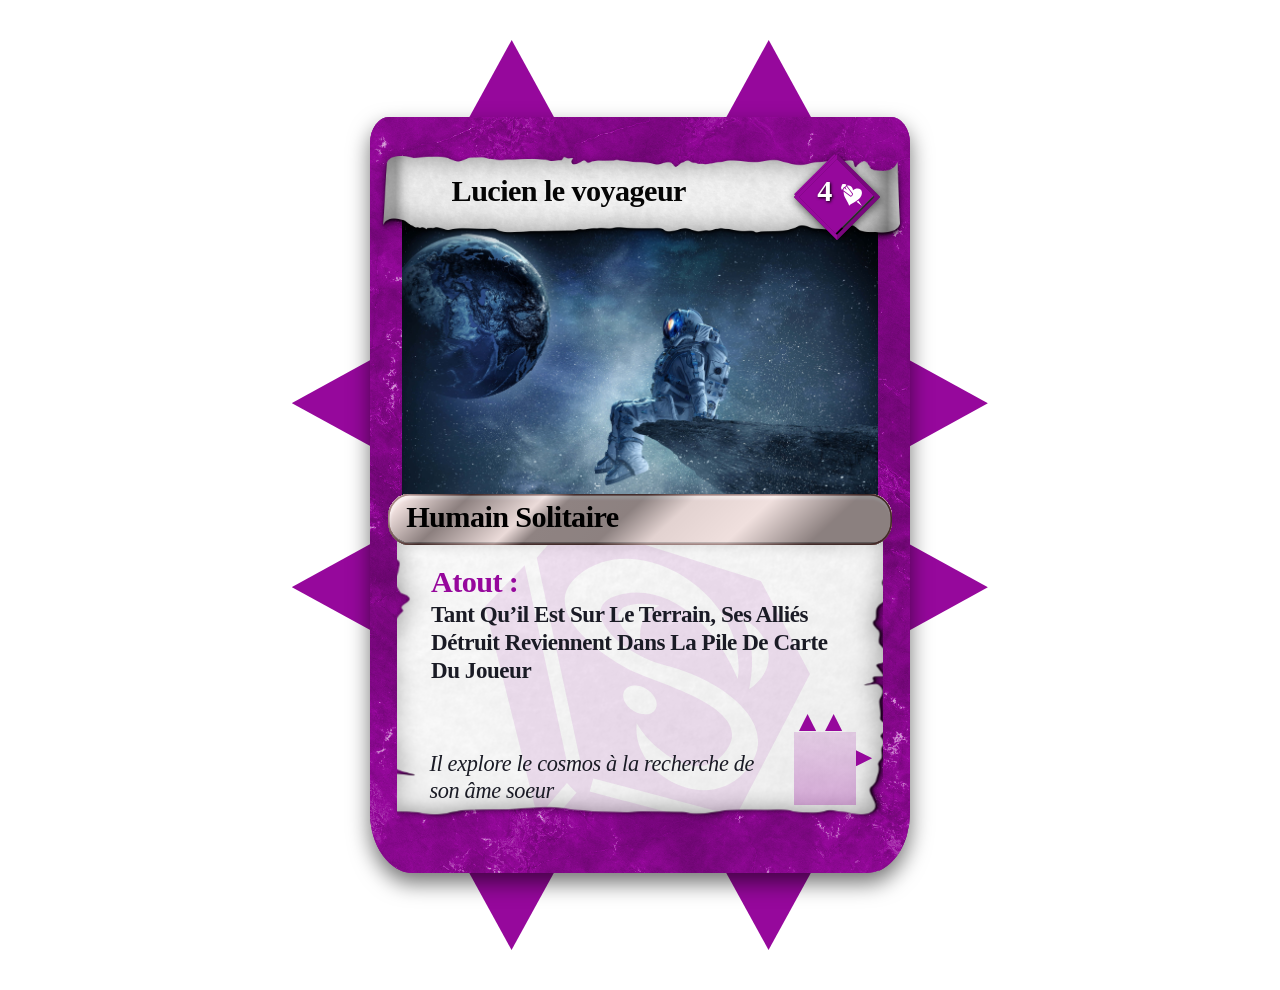
==== index.html @ 386b28f8 "les fichiers logique ?" ====
<!doctype html>
<html lang="fr">
  <head>
    <meta charset="UTF-8" />
    <meta name="viewport" content="width=device-width, initial-scale=1.0" />
    <title>Lucien le voyageur</title>
    <link rel="stylesheet" href="styles.css" />
  </head>
  <body>
    <main class="card-stage" tabindex="-1">
      <div class="top-controls" aria-label="Déplacements vers le haut">
        <button class="nav-arrow nav-arrow--up" aria-label="Afficher la carte de Loup" type="button" data-direction="up">
          <img src="assets/f0058.svg" alt="" />
        </button>
        <button class="nav-arrow nav-arrow--up" aria-label="Afficher la carte de Loup" type="button" data-direction="up">
          <img src="assets/f0058.svg" alt="" />
        </button>
      </div>

      <div class="side-controls side-controls--left" aria-label="Déplacements vers la gauche">
        <button class="nav-arrow nav-arrow--left" aria-label="Afficher la carte de François" type="button" data-direction="left">
          <img src="assets/f0058.svg" alt="" />
        </button>
        <button class="nav-arrow nav-arrow--left" aria-label="Afficher la carte de François" type="button" data-direction="left">
          <img src="assets/f0058.svg" alt="" />
        </button>
      </div>

      <div class="card-motion">
        <article class="fantasy-card" aria-label="Carte de Lucien le voyageur">
          <div class="card-flipper">
            <div class="card-face card-face--front">
              <div class="card-surface" aria-hidden="true">
                <div class="card-color"></div>
                <img class="card-texture" src="assets/d9ceb.png" alt="" />
                <img class="card-frame" src="assets/b8f96.svg" alt="" />
              </div>

              <button
                class="art-panel"
                aria-label="Ouvrir le popup Travail de groupe"
                aria-haspopup="dialog"
                aria-controls="project-dialog-travail-de-groupe"
                type="button"
              >
                <img class="art-image" src="assets/7bcc6.png" alt="Un astronaute solitaire assis face à une planète" />
                <span class="art-invitation">Cliquer pour découvrir le projet</span>
              </button>

              <header class="name-scroll">
                <img aria-hidden="true" src="assets/7a853.png" alt="" />
                <h1>Lucien le voyageur</h1>
              </header>

              <div class="value-plaque" aria-label="Valeur 4">
                <img class="plaque-base" src="assets/66c25.svg" alt="" />
                <img class="plaque-bevel" src="assets/54e33.svg" alt="" />
                <img class="plaque-border" src="assets/66dd5.svg" alt="" />
                <img class="plaque-decoration" src="assets/7af3e.svg" alt="" />
                <span>4</span>
                <img class="plaque-symbol" src="assets/f6d32.svg" alt="" />
              </div>

              <section class="details-panel">
                <div class="parchment" aria-hidden="true">
                  <img class="parchment-sheet" src="assets/5aec5.png" alt="" />
                  <img class="parchment-mark" src="assets/7d072.svg" alt="" />
                </div>

                <div class="type-bar">
                  <img src="assets/3417e.svg" alt="" />
                  <img src="assets/f7c52.svg" alt="" />
                  <img src="assets/b40de.svg" alt="" />
                  <img src="assets/a150f.svg" alt="" />
                  <h2>Humain Solitaire</h2>
                </div>

                <div class="ability">
                  <h3>Atout :</h3>
                  <p>Tant qu’il est sur le terrain, ses alliés détruit reviennent dans la pile de carte du joueur</p>
                </div>

                <p class="flavor">Il explore le cosmos à la recherche de son âme soeur</p>

                <div class="mini-mark" aria-hidden="true">
                  <span></span>
                  <span></span>
                  <i></i>
                </div>
              </section>
            </div>

          </div>
        </article>
      </div>

      <div class="side-controls side-controls--right" aria-label="Déplacements vers la droite">
        <button class="nav-arrow nav-arrow--right" aria-label="Afficher la carte d’Eugene" type="button" data-direction="right">
          <img src="assets/f0058.svg" alt="" />
        </button>
        <button class="nav-arrow nav-arrow--right" aria-label="Afficher la carte d’Eugene" type="button" data-direction="right">
          <img src="assets/f0058.svg" alt="" />
        </button>
      </div>

      <div class="bottom-controls" aria-label="Déplacements vers le bas">
        <button class="nav-arrow nav-arrow--down" aria-label="Afficher la carte de Louis" type="button" data-direction="down">
          <img src="assets/f0058.svg" alt="" />
        </button>
        <button class="nav-arrow nav-arrow--down" aria-label="Afficher la carte de Louis" type="button" data-direction="down">
          <img src="assets/f0058.svg" alt="" />
        </button>
      </div>

      <p class="sr-only" aria-live="polite"></p>
    </main>

    <template id="project-dialog-template">
    <dialog class="project-dialog" aria-labelledby="project-dialog-title">
      <header class="project-dialog__header">
        <div class="project-dialog__heading">
          <span class="project-dialog__eyebrow">Dossier du projet</span>
          <h2 id="project-dialog-title">Travail de groupe</h2>
        </div>
        <button class="project-dialog__close" type="button" aria-label="Fermer la fenêtre">×</button>
      </header>
      <div class="project-dialog__content">
        <section>
          <h3>1. Quelle a été la genèse de votre projet ?</h3>
          <p>Quelles ont été vos premières pistes de réflexion qui vous ont permis de lancer votre projet (ex : pistes imaginées/abandonnées + pourquoi ?) :</p>
          <p>La colonne vertébrale du projet a été choisie dès le début. Nous avons hésité avec un jeu uniquement de plateau de “conquête” avec des plaques hexagonales mais nous nous sommes rendu compte que cela n’allait pas être viable car trop ennuyant, répétitif et certainement déjà existant.</p>
          <p>Nous sommes donc partie sur l’idée de François, un jeu de plateau et de cartes car globalement, on aime tous ça et c’est plus simple de travailler quand on aime le projet</p>
        </section>
        <section>
          <h3>2. Expliquer les caractéristiques choisies et pourquoi ces choix</h3>
          <p>Les caractéristiques de notre jeu allie le jeu de carte et le jeu de plateau et pour se faire il fallait créer un système de dégât en fonction du positionnement des cartes donc l’idée des “pics” pour montrer la direction des dégâts</p>
        </section>
        <section>
          <h3>3. Quelle serait la phrase d’accroche de votre jeu pour donner envie de l’acheter ?</h3>
          <p>“Au cœur de la Terre, forge ton destin.”</p>
        </section>
        <section>
          <h3>4. Expliquer en détail chaque élément du jeu et son intérêt.</h3>
          <p>Cette question rejoint la deuxième mais on a des cartes créatures a posé afin de créer un aspect stratégique avec plusieurs pouvoirs et plusieurs atouts et des barrettes pour faire les pics qu’on pourra accrocher au carte afin de visualiser où vont les dégâts</p>
        </section>
        <section>
          <h3>5. Rédiger la règle du jeu complète et détaillée.</h3>
          <div class="rules-document">
            <div class="rules-document__toolbar">
              <div>
                <span class="rules-document__eyebrow">Document officiel · 8 pages</span>
                <p>Règles complètes du jeu</p>
              </div>
              <a class="rules-document__download" href="Regles_jeu_cartes_plateau.pdf" download>
                Télécharger le PDF
              </a>
            </div>
            <object
              class="rules-document__viewer"
              data="Regles_jeu_cartes_plateau.pdf#view=FitH"
              type="application/pdf"
              aria-label="Règle complète du jeu sur 8 pages"
            >
              <p>
                Votre navigateur ne peut pas afficher le PDF intégré.
                <a href="Regles_jeu_cartes_plateau.pdf" target="_blank" rel="noopener">Ouvrir les règles dans un nouvel onglet</a>.
              </p>
            </object>
          </div>
        </section>
        <section>
          <h3>6. À quel prix pourrait être vendu votre jeu ?</h3>
          <p>Expliquer pourquoi et positionner votre jeu sur le marché en le comparant à 3 jeux de catégories similaires selon vous.</p>
          <p>15€ jeu de base et 3€ par booster car dans le marché ce prix se situe en dessous des géants qui se rapproche d’un type de jeu deck comme pokemon yu gi oh ou magic et un prix plus bas sera plus attractif afin de se créer une fan base ce qui est crucial pour qu’un jeu survive longtemps</p>
        </section>
        <section>
          <h3>7. Proposer un diagramme type PERT/AoN</h3>
          <p>Planification complète du projet, avec les 26 activités, leurs prédécesseurs et le diagramme AON des deux semestres.</p>
          <div class="planning-document">
            <div class="planning-document__toolbar">
              <div>
                <span class="planning-document__eyebrow">Document officiel · 4 pages</span>
                <p>Planification du projet</p>
              </div>
              <a class="planning-document__download" href="Planification du projet et besoins de production (1).pdf" download>
                Télécharger le PDF
              </a>
            </div>
            <object
              class="planning-document__viewer"
              data="Planification du projet et besoins de production (1).pdf#view=FitH"
              type="application/pdf"
              aria-label="Planification du projet et besoins de production sur 4 pages"
            >
              <p>
                Votre navigateur ne peut pas afficher le PDF intégré.
                <a href="Planification du projet et besoins de production (1).pdf" target="_blank" rel="noopener">
                  Ouvrir le document dans un nouvel onglet
                </a>.
              </p>
            </object>
          </div>
        </section>
        <section>
          <h3>8. Identifier et lister vos besoins pour une production en grande quantité</h3>
          <p>Le PDF ci-dessus présente également les besoins de fabrication, les matériaux, le rangement, la sécurité et les conditions de commercialisation mais voici tout de même un court résumé</p>
          <div class="production-summary">
            <article>
              <strong>Contenu</strong>
              <span>60 cartes, 240 pics, 12 pics dorés, 87 jetons, 1 jeton Hasard</span>
            </article>
            <article>
              <strong>Boîte</strong>
              <span>Carton renforcé, environ 10 × 20 × 19,5 cm</span>
            </article>
            <article>
              <strong>Livret</strong>
              <span>Papiers couchés 120 à 150 g/m², 8 pages environ</span>
            </article>
            <article>
              <strong>Production</strong>
              <span>Droits, normes EN 71, accessibilité, impression et distribution</span>
            </article>
          </div>
        </section>
        <section>
          <h3>Pour voir les parties individuelles, merci de cliquer sur les triangles</h3>
        </section>
      </div>
    </dialog>
    </template>
    <script src="app.js"></script>
  </body>
</html>
---- styles.css ----
@font-face {
  font-family: "Alegreya Sans:Italic";
  src: local("Alegreya Sans Italic"), local("AlegreyaSans-Italic");
  font-style: italic;
  font-weight: 400;
}
@font-face {
  font-family: "Alegreya Sans:Regular";
  src: local("Alegreya Sans"), local("AlegreyaSans-Regular");
  font-style: normal;
  font-weight: 400;
}
@font-face {
  font-family: "Alegreya:Bold";
  src: local("Alegreya Bold"), local("Alegreya-Bold");
  font-style: normal;
  font-weight: 700;
}
@font-face {
  font-family: "Alegreya:Regular";
  src: local("Alegreya"), local("Alegreya-Regular");
  font-style: normal;
  font-weight: 400;
}
@font-face {
  font-family: "Cinzel:Bold";
  src: local("Cinzel Bold"), local("Cinzel-Bold");
  font-style: normal;
  font-weight: 700;
}
@font-face {
  font-family: "DM Sans";
  src: url("assets/fonts/dm-sans-400.ttf") format("truetype");
  font-style: normal;
  font-weight: 400;
  font-display: swap;
}
@font-face {
  font-family: "DM Sans";
  src: url("assets/fonts/dm-sans-500.ttf") format("truetype");
  font-style: normal;
  font-weight: 500;
  font-display: swap;
}
@font-face {
  font-family: "DM Sans";
  src: url("assets/fonts/dm-sans-600.ttf") format("truetype");
  font-style: normal;
  font-weight: 600;
  font-display: swap;
}
@font-face {
  font-family: "DM Sans";
  src: url("assets/fonts/dm-sans-700.ttf") format("truetype");
  font-style: normal;
  font-weight: 700;
  font-display: swap;
}
@font-face {
  font-family: "Marcellus";
  src: url("assets/fonts/marcellus-400.ttf") format("truetype");
  font-style: normal;
  font-weight: 400;
  font-display: swap;
}

:root { color: #111; background: #fff; font-synthesis: none; }
* { box-sizing: border-box; }
html, body { width: 100%; min-height: 100%; margin: 0; }
body { min-width: 320px; min-height: 100dvh; overflow-x: hidden; overflow-y: auto; background: #fff; }
button { -webkit-tap-highlight-color: transparent; }
.card-stage {
  --card-width: min(67.7vw, 540px);
  position: relative;
  display: grid;
  min-height: 100dvh;
  place-items: center;
  overflow: visible;
  padding: clamp(74px, 13vh, 138px) clamp(72px, 15vw, 155px);
  isolation: isolate;
  outline: none;
  background: #fff;
}
.card-motion {
  z-index: 2;
  width: var(--card-width);
  aspect-ratio: 5 / 7;
  animation: card-arrive 700ms cubic-bezier(.2,.8,.2,1) both;
}
.fantasy-card {
  --tilt-x: 0deg;
  --tilt-y: 0deg;
  position: relative;
  width: 100%;
  height: 100%;
  transform: perspective(1200px) rotateX(var(--tilt-x)) rotateY(var(--tilt-y));
  transform-style: preserve-3d;
  transition: transform 180ms ease-out, filter 180ms ease-out;
  filter: drop-shadow(0 .65rem .65rem rgb(0 0 0 / 55%));
}
.card-flipper {
  --flip-x: 0deg;
  --flip-y: 0deg;
  position: absolute;
  inset: 0;
  transform: rotateX(var(--flip-x)) rotateY(var(--flip-y));
  transform-style: preserve-3d;
  transition: transform 700ms cubic-bezier(.2,.8,.2,1);
}
.card-face {
  position: absolute;
  inset: 0;
  transform-style: preserve-3d;
  backface-visibility: hidden;
}
.card-face--back {
  overflow: hidden;
  border-radius: 3.5% 3.5% 8% 8%;
  background: #96089c;
  transform: rotateX(var(--back-x, 0deg)) rotateY(var(--back-y, 180deg));
}
.card-surface, .card-color, .card-texture, .card-frame {
  position: absolute; inset: 0; width: 100%; height: 100%;
}
.card-surface { overflow: hidden; border-radius: 3.5% 3.5% 8% 8%; background: #96089c; }
.card-color { background: #96089c; }
.card-texture { z-index: 1; object-fit: cover; mix-blend-mode: hard-light; opacity: .74; }
.card-frame { z-index: 9; pointer-events: none; display: none; }
.art-panel { top: 9.6%; height: 43.1%; }
.name-scroll { top: 4.1%; }
.art-panel {
  position: absolute; z-index: 2; top: 10.6%; left: 6%; width: 88%; height: 42.1%;
  overflow: hidden; background: #96089c;
  border: 0; padding: 0; cursor: pointer;
  box-shadow: inset 0 0 0 2px rgb(255 125 255 / 35%);
}
.art-image { width: 100%; height: 100%; object-fit: cover; object-position: 50% 50%; }
.art-invitation {
  position: absolute;
  inset: 0;
  display: grid;
  place-items: center;
  padding: 1rem;
  background: rgb(8 5 20 / 68%);
  color: #fff;
  font-family: "Alegreya:Bold", Georgia, serif;
  font-size: clamp(14px, calc(var(--card-width) * .045), 24px);
  text-align: center;
  text-shadow: 0 2px 5px #000;
  opacity: 0;
  transition: opacity 180ms ease;
}
.art-panel:hover .art-invitation,
.art-panel:focus-visible .art-invitation { opacity: 1; }
.art-panel:focus-visible { outline: 3px solid #fff; outline-offset: -5px; }
.project-dialog {
  width: min(860px, calc(100vw - 32px));
  max-width: none;
  max-height: min(88dvh, 900px);
  padding: 0;
  overflow: hidden;
  border: 1px solid rgb(255 255 255 / 42%);
  border-radius: 24px;
  background:
    linear-gradient(145deg, rgb(150 8 156 / 5%), transparent 22%),
    radial-gradient(circle at 100% 0, rgb(150 8 156 / 8%), transparent 34%),
    #f8f5ef;
  color: #201827;
  box-shadow:
    0 30px 90px rgb(20 4 25 / 54%),
    inset 0 1px 0 rgb(255 255 255 / 80%);
  animation: dialog-arrive 180ms ease-out;
}
.project-dialog::backdrop {
  background:
    radial-gradient(circle at 50% 45%, rgb(121 12 127 / 18%), transparent 42%),
    rgb(10 5 18 / 78%);
  backdrop-filter: blur(9px) saturate(.75);
}
.project-dialog__header {
  position: sticky;
  top: 0;
  z-index: 1;
  display: flex;
  align-items: center;
  justify-content: space-between;
  gap: 1rem;
  min-height: 82px;
  padding: 16px 16px 16px 26px;
  background:
    linear-gradient(115deg, rgb(255 255 255 / 10%), transparent 35%),
    radial-gradient(circle at 86% 100%, rgb(218 123 224 / 22%), transparent 32%),
    #790c7f;
  color: #fff;
  box-shadow: 0 8px 24px rgb(62 3 66 / 18%);
}
.project-dialog__header::after {
  content: "";
  position: absolute;
  right: 72px;
  bottom: 0;
  width: 110px;
  height: 3px;
  border-radius: 3px 3px 0 0;
  background: linear-gradient(90deg, transparent, #f0baf2, transparent);
  opacity: .7;
}
.project-dialog__heading {
  min-width: 0;
}
.project-dialog__eyebrow {
  display: block;
  margin-bottom: 3px;
  color: rgb(255 255 255 / 72%);
  font-family: "DM Sans", sans-serif;
  font-size: 11px;
  font-weight: 700;
  letter-spacing: .16em;
  line-height: 1;
  text-transform: uppercase;
}
.project-dialog__header h2 {
  margin: 0;
  font-family: "Marcellus", Georgia, serif;
  font-size: clamp(21px, 4vw, 30px);
  letter-spacing: .01em;
}
.project-dialog__close {
  flex: 0 0 auto;
  width: 44px;
  height: 44px;
  border: 1px solid rgb(255 255 255 / 48%);
  border-radius: 50%;
  background: rgb(255 255 255 / 10%);
  color: #fff;
  font-size: 30px;
  line-height: 38px;
  box-shadow:
    inset 0 1px 0 rgb(255 255 255 / 18%),
    0 8px 18px rgb(48 2 52 / 18%);
  cursor: pointer;
  transition: background 160ms ease, transform 160ms ease, box-shadow 160ms ease;
}
.project-dialog__close:hover,
.project-dialog__close:focus-visible {
  background: rgb(255 255 255 / 22%);
  outline: 2px solid rgb(255 255 255 / 82%);
  outline-offset: 3px;
  transform: rotate(4deg) scale(1.04);
  box-shadow: 0 10px 24px rgb(48 2 52 / 28%);
}
.project-dialog__content {
  max-height: calc(min(88dvh, 900px) - 82px);
  padding: 18px clamp(18px, 4vw, 38px) 38px;
  overflow-y: auto;
  overscroll-behavior: contain;
  font-family: "DM Sans", "Trebuchet MS", sans-serif;
  font-size: 16.5px;
  line-height: 1.68;
  letter-spacing: .002em;
  text-rendering: optimizeLegibility;
  -webkit-font-smoothing: antialiased;
  scrollbar-color: #9a3da0 #ece6da;
  scrollbar-width: thin;
  scroll-behavior: smooth;
}
.project-dialog__content section {
  position: relative;
  margin: 10px 0;
  padding: 18px 20px;
  border: 1px solid rgb(121 12 127 / 10%);
  border-radius: 14px;
  background: rgb(255 255 255 / 58%);
  box-shadow: 0 7px 22px rgb(71 45 72 / 5%);
}
.project-dialog__content section:last-child {
  margin-bottom: 0;
}
.project-dialog__content section::before {
  content: "";
  position: absolute;
  top: 18px;
  bottom: 18px;
  left: 0;
  width: 3px;
  border-radius: 0 3px 3px 0;
  background: linear-gradient(180deg, #a640ac, rgb(166 64 172 / 18%));
}
.project-dialog__content h3 {
  margin: 0 0 10px;
  color: #790c7f;
  font-family: "Marcellus", Georgia, serif;
  font-size: 21px;
  line-height: 1.38;
  letter-spacing: .012em;
}
.project-dialog__content p {
  margin: 8px 0 0;
  color: #352d38;
}
.project-dialog__question {
  padding-top: 20px;
}
.project-dialog__individual-response {
  margin: 14px 0 0;
  padding: 14px 16px;
  border: 1px solid rgb(121 12 127 / 10%);
  border-radius: 10px;
  background: rgb(255 255 255 / 44%);
  color: #675e68;
  font-size: 15.5px;
  font-style: italic;
  line-height: 1.65;
}
.project-dialog__member-answers {
  display: grid;
  grid-template-columns: minmax(82px, 0.24fr) minmax(0, 1fr);
  gap: 9px 14px;
  margin: 14px 0 0;
  padding-top: 12px;
  border-top: 1px solid rgb(121 12 127 / 10%);
}
.project-dialog__member-answers dt {
  align-self: start;
  color: #790c7f;
  font-family: "DM Sans", sans-serif;
  font-size: 14px;
  font-weight: 700;
  line-height: 1.55;
}
.project-dialog__member-answers dd {
  margin: 0;
  color: #675e68;
  font-size: 15.5px;
  font-style: italic;
}
.project-dialog__swot-gallery {
  display: grid;
  grid-template-columns: repeat(2, minmax(0, 1fr));
  gap: 12px;
  width: 100%;
  font-style: normal;
}
.project-dialog__swot-gallery figure {
  min-width: 0;
  margin: 0;
  position: relative;
  z-index: 1;
  overflow: visible;
  border: 1px solid rgb(121 12 127 / 14%);
  border-radius: 12px;
  background: #fff;
  box-shadow: 0 8px 24px rgb(52 30 54 / 8%);
  transition: transform 220ms ease, box-shadow 220ms ease, z-index 0s;
}
.project-dialog__swot-gallery figure:hover,
.project-dialog__swot-gallery figure:focus-within {
  z-index: 20;
  transform: scale(1.16) translateY(-6px);
  box-shadow: 0 20px 52px rgb(45 20 48 / 28%);
}
.project-dialog__swot-open {
  display: block;
  width: 100%;
  margin: 0;
  padding: 0;
  overflow: hidden;
  border: 0;
  border-radius: 12px 12px 0 0;
  background: #f3eff0;
  cursor: zoom-in;
}
.project-dialog__swot-gallery img {
  display: block;
  width: 100%;
  height: clamp(180px, 24vw, 250px);
  object-fit: cover;
  object-position: top;
  transition: transform 220ms ease, filter 220ms ease;
}
.project-dialog__swot-open:hover img,
.project-dialog__swot-open:focus-visible img {
  filter: saturate(1.04) contrast(1.02);
  transform: scale(1.09);
}
.project-dialog__swot-open:focus-visible {
  outline: 3px solid #a640ac;
  outline-offset: -3px;
}
.project-dialog__swot-gallery figcaption {
  padding: 9px 10px 10px;
  color: #493d4b;
  font-family: "DM Sans", sans-serif;
  font-size: 12px;
  font-style: normal;
  font-weight: 700;
  line-height: 1.35;
}
.swot-lightbox {
  width: min(94vw, 1500px);
  max-width: none;
  height: min(94dvh, 980px);
  max-height: none;
  margin: auto;
  padding: 48px 18px 18px;
  overflow: hidden;
  border: 1px solid rgb(255 255 255 / 42%);
  border-radius: 18px;
  background: #17121a;
  color: #fff;
  box-shadow: 0 30px 100px rgb(0 0 0 / 70%);
}
.swot-lightbox::backdrop {
  background: rgb(8 5 10 / 88%);
  backdrop-filter: blur(10px);
}
.swot-lightbox figure {
  height: 100%;
  margin: 0;
  display: flex;
  flex-direction: column;
  align-items: center;
  justify-content: center;
}
.swot-lightbox figure img {
  width: 100%;
  height: calc(100% - 46px);
  object-fit: contain;
  border-radius: 10px;
  background: #fff;
}
.swot-lightbox figcaption {
  padding-top: 12px;
  font-family: "DM Sans", sans-serif;
  font-size: 14px;
  font-weight: 700;
  text-align: center;
}
.swot-lightbox__close {
  position: absolute;
  z-index: 2;
  top: 8px;
  right: 10px;
  width: 38px;
  height: 38px;
  border: 1px solid rgb(255 255 255 / 38%);
  border-radius: 50%;
  background: rgb(255 255 255 / 10%);
  color: #fff;
  font-size: 27px;
  line-height: 32px;
  cursor: pointer;
}
.project-dialog--rules {
  width: min(1120px, calc(100vw - 32px));
  max-height: min(92dvh, 960px);
}
.project-dialog--rules .project-dialog__content {
  max-height: calc(min(92dvh, 960px) - 82px);
}
.rules-document {
  margin-top: 14px;
  overflow: hidden;
  border: 1px solid rgb(121 12 127 / 22%);
  border-radius: 14px;
  background: #ede8df;
  box-shadow: 0 12px 32px rgb(47 24 48 / 12%);
}
.rules-document__toolbar {
  display: flex;
  align-items: center;
  justify-content: space-between;
  gap: 16px;
  padding: 12px 14px 12px 18px;
  border-bottom: 1px solid rgb(121 12 127 / 16%);
  background: rgb(255 255 255 / 72%);
}
.rules-document__eyebrow {
  display: block;
  color: #790c7f;
  font-family: "DM Sans", sans-serif;
  font-size: 12px;
  font-weight: 700;
  letter-spacing: .12em;
  text-transform: uppercase;
}
.rules-document__toolbar p {
  margin: 2px 0 0;
  color: #302736;
  font-family: "Marcellus", Georgia, serif;
  font-size: 18px;
  line-height: 1.2;
}
.rules-document__download {
  flex: 0 0 auto;
  padding: 9px 13px;
  border-radius: 999px;
  background: #790c7f;
  color: #fff;
  font-family: "DM Sans", sans-serif;
  font-size: 14px;
  font-weight: 700;
  text-decoration: none;
  box-shadow: 0 6px 16px rgb(121 12 127 / 20%);
  transition: background 160ms ease, transform 160ms ease;
}
.rules-document__download:hover,
.rules-document__download:focus-visible {
  background: #950c9c;
  transform: translateY(-1px);
  outline: 2px solid rgb(121 12 127 / 28%);
  outline-offset: 3px;
}
.rules-document__viewer {
  display: block;
  width: 100%;
  height: clamp(520px, 68dvh, 720px);
  border: 0;
  background: #aaa;
}
.planning-document {
  margin-top: 14px;
  overflow: hidden;
  border: 1px solid rgb(121 12 127 / 20%);
  border-radius: 14px;
  background: #ede8df;
  box-shadow: 0 12px 32px rgb(47 24 48 / 12%);
}
.planning-document__toolbar {
  display: flex;
  align-items: center;
  justify-content: space-between;
  gap: 16px;
  padding: 12px 14px 12px 18px;
  border-bottom: 1px solid rgb(121 12 127 / 16%);
  background:
    linear-gradient(115deg, rgb(121 12 127 / 5%), transparent 45%),
    rgb(255 255 255 / 72%);
}
.planning-document__eyebrow {
  display: block;
  color: #790c7f;
  font-family: "DM Sans", sans-serif;
  font-size: 12px;
  font-weight: 700;
  letter-spacing: .12em;
  text-transform: uppercase;
}
.planning-document__toolbar p {
  margin: 2px 0 0;
  color: #302736;
  font-family: "Marcellus", Georgia, serif;
  font-size: 18px;
  line-height: 1.2;
}
.planning-document__download {
  flex: 0 0 auto;
  padding: 9px 13px;
  border-radius: 999px;
  background: #790c7f;
  color: #fff;
  font-family: "DM Sans", sans-serif;
  font-size: 14px;
  font-weight: 700;
  text-decoration: none;
  box-shadow: 0 6px 16px rgb(121 12 127 / 20%);
  transition: background 160ms ease, transform 160ms ease;
}
.planning-document__download:hover,
.planning-document__download:focus-visible {
  background: #950c9c;
  transform: translateY(-1px);
  outline: 2px solid rgb(121 12 127 / 28%);
  outline-offset: 3px;
}
.planning-document__viewer {
  display: block;
  width: 100%;
  height: clamp(520px, 68dvh, 720px);
  border: 0;
  background: #aaa;
}
.production-summary {
  display: grid;
  grid-template-columns: repeat(2, minmax(0, 1fr));
  gap: 10px;
  margin-top: 12px;
}
.production-summary article {
  display: flex;
  min-height: 92px;
  flex-direction: column;
  justify-content: center;
  padding: 14px;
  border: 1px solid rgb(121 12 127 / 12%);
  border-radius: 12px;
  background: rgb(255 255 255 / 58%);
  box-shadow: 0 7px 20px rgb(71 45 72 / 5%);
}
.production-summary strong {
  margin-bottom: 5px;
  color: #790c7f;
  font-family: "Marcellus", Georgia, serif;
  font-size: 16px;
}
.production-summary span {
  color: #4b424d;
  font-size: 14.5px;
  line-height: 1.45;
}
@keyframes dialog-arrive {
  from { opacity: 0; transform: translateY(10px) scale(.985); }
  to { opacity: 1; transform: translateY(0) scale(1); }
}
.name-scroll {
  position: absolute; z-index: 5; top: 5.1%; left: 2.1%; width: 96.4%; height: 10.8%;
  filter: drop-shadow(0 3px 3px rgb(0 0 0 / 60%));
}
.name-scroll > img { position: absolute; inset: 0; width: 100%; height: 100%; object-fit: fill; }
.name-scroll h1 {
  position: absolute; top: 44%; left: 13.5%; margin: 0; color: #050505;
  font-family: "Alegreya:Bold", Georgia, serif;
  font-size: calc(var(--card-width) * .056); font-weight: 700; line-height: 1.541;
  letter-spacing: calc(var(--card-width) * -.00112); text-transform: none;
  transform: translateY(-50%); white-space: nowrap;
}
.value-plaque {
  position: absolute; z-index: 8; top: 4.9%; right: 5.5%; width: 16%; aspect-ratio: 1;
  filter: drop-shadow(1px 2px 5px rgb(0 0 0 / 70%));
}
.value-plaque > img:not(.plaque-symbol) { position: absolute; inset: 0; width: 100%; height: 100%; }
.value-plaque .plaque-bevel { inset: 2.5%; width: 95%; height: 95%; }
.value-plaque span {
  position: absolute; top: 26%; left: 27%; color: #fff;
  font-family: "Cinzel:Bold", Georgia, serif;
  font-size: calc(var(--card-width) * .056); font-weight: 700; line-height: 1;
  letter-spacing: calc(var(--card-width) * -.00112); text-shadow: 1px 1px 3px #000;
}
.plaque-symbol { position: absolute; top: 35%; right: 21%; width: 25%; height: 25%; }
.details-panel { position: absolute; z-index: 4; top: 51.7%; left: 0; width: 100%; height: 43.6%; }
.parchment { position: absolute; inset: 0 5%; overflow: hidden; }
.parchment-sheet {
  position: absolute; top: 50%; left: 50%; width: 59%; height: 155%;
  transform: translate(-50%, -50%) rotate(-90deg);
  filter: drop-shadow(0 3px 3px rgb(0 0 0 / 60%));
}
.parchment-mark { position: absolute; right: 15%; bottom: -8%; width: 67%; height: 104%; opacity: 2; }
.type-bar { position: absolute; z-index: 4; top: -4.3%; left: 0; width: 100%; height: 15.5%; }
.type-bar > img { position: absolute; inset: 0 3.3%; width: 93.4%; height: 100%; }
.type-bar h2 {
  position: absolute; top: 46%; left: 6.7%; margin: 0; color: #000;
  font-family: "Alegreya:Bold", Georgia, serif;
  font-size: calc(var(--card-width) * .056); font-weight: 700; line-height: 1.2;
  letter-spacing: calc(var(--card-width) * -.00112); text-transform: capitalize;
  transform: translateY(-50%); white-space: nowrap;
}
.ability {
  position: absolute; z-index: 3; top: 15.5%; left: 11.3%; width: 77%;
  color: #1a1b25; text-transform: capitalize;
}
.ability h3, .ability p { margin: 0; font-family: "Alegreya:Bold", Georgia, serif; font-weight: 700; }
.ability h3 {
  color: #96089c; font-size: calc(var(--card-width) * .056); line-height: 1.541;
  letter-spacing: calc(var(--card-width) * -.00112);
}
.ability p {
  margin-top: -1%; font-size: calc(var(--card-width) * .0427); line-height: 1.2;
  letter-spacing: calc(var(--card-width) * -.00085);
}
.flavor {
  position: absolute; z-index: 3; left: 11%; bottom: 10%; width: 66%; margin: 0;
  color: #1a1b25; font-family: "Alegreya Sans:Italic", Georgia, serif;
  font-size: calc(var(--card-width) * .0413); font-style: italic; font-weight: 400;
  line-height: 1.209; letter-spacing: calc(var(--card-width) * -.00062);
}
.mini-mark {
  position: absolute; right: 10%; bottom: 10%; width: 11.5%; height: 22%;
  background: linear-gradient(180deg, rgb(150 8 156 / 16%), rgb(150 8 156 / 30%));
}
.mini-mark span { position: absolute; top: -25%; width: 28%; aspect-ratio: 1; background: #96089c; clip-path: polygon(50% 0,100% 100%,0 100%); }
.mini-mark span:first-child { left: 8%; }
.mini-mark span:nth-child(2) { left: 50%; }
.mini-mark i { position: absolute; top: 25%; right: -26%; width: 26%; aspect-ratio: 1; background: #96089c; clip-path: polygon(0 0,100% 50%,0 100%); }
.top-controls {
  position: absolute; z-index: 1; left: 50%; display: flex;
  width: calc(var(--card-width) * .64); justify-content: space-between; transform: translateX(-50%);
}
.top-controls { top: calc(50% - var(--card-width) * .85 + 4px); }
.bottom-controls {
  position: absolute;
  z-index: 1;
  left: 50%;
  bottom: calc(50% - var(--card-width) * .85 + 4px);
  display: flex;
  width: calc(var(--card-width) * .64);
  justify-content: space-between;
  transform: translateX(-50%);
}
.side-controls {
  position: absolute; z-index: 1; top: 50%; display: flex;
  height: calc(var(--card-width) * .49); flex-direction: column; justify-content: space-between;
  transform: translateY(-50%);
}
.side-controls--left { left: calc(50% - var(--card-width) * .6645 + 7px); }
.side-controls--right { right: calc(50% - var(--card-width) * .6645 + 7px); }
.nav-arrow {
  width: calc(var(--card-width) * .1645); aspect-ratio: 1.097 / 1; cursor: pointer;
  border: 0; padding: 0; background: transparent; opacity: 1;
  transition: transform 160ms ease, filter 160ms ease, opacity 160ms ease;
}
.nav-arrow img { width: 100%; height: 100%; display: block; }
.nav-arrow--down { transform: rotate(180deg); }
.nav-arrow--left { transform: rotate(-90deg); }
.nav-arrow--right { transform: rotate(90deg); }
.nav-arrow:hover, .nav-arrow:focus-visible { filter: brightness(1.42) drop-shadow(0 0 11px #e732f0); outline: none; }
.nav-arrow--up:hover, .nav-arrow--up:focus-visible { transform: translateY(-5px); }
.nav-arrow--down:hover, .nav-arrow--down:focus-visible { transform: rotate(180deg) translateY(-5px); }
.nav-arrow--left:hover, .nav-arrow--left:focus-visible { transform: rotate(-90deg) translateY(-5px); }
.nav-arrow--right:hover, .nav-arrow--right:focus-visible { transform: rotate(90deg) translateY(-5px); }
.interaction-hint {
  position: fixed; z-index: 10; bottom: 12px; left: 50%; margin: 0;
  color: rgb(255 255 255 / 45%); font-family: "Alegreya Sans:Regular", sans-serif;
  font-size: 13px; letter-spacing: .04em; transform: translateX(-50%);
  white-space: nowrap; transition: color 160ms ease;
}
.card-stage:focus-within .interaction-hint, .card-stage:hover .interaction-hint { color: rgb(255 255 255 / 70%); }
.sr-only { position: absolute; width: 1px; height: 1px; overflow: hidden; clip: rect(0 0 0 0); }
@keyframes card-arrive { from { opacity: 0; transform: scale(.95); } to { opacity: 1; transform: scale(1); } }
@media (max-aspect-ratio: 4 / 5) { .card-stage { --card-width: min(72vw, 500px); } }
@media (max-width: 560px) {
  .card-stage { --card-width: min(78vw, calc(100dvh * .56)); padding-inline: 11vw; }
  .interaction-hint { display: none; }
  .project-dialog,
  .project-dialog--rules {
    width: calc(100vw - 16px);
    max-height: calc(100dvh - 16px);
    border-radius: 16px;
  }
  .project-dialog__header {
    min-height: 70px;
    padding: 11px 12px 11px 16px;
  }
  .project-dialog__header h2 {
    max-width: calc(100% - 58px);
  }
  .project-dialog__eyebrow { font-size: 9px; }
  .project-dialog__close {
    width: 40px;
    height: 40px;
    line-height: 36px;
  }
  .project-dialog__content,
  .project-dialog--rules .project-dialog__content {
    max-height: calc(100dvh - 86px);
    padding: 12px 10px 26px;
  }
  .project-dialog__content section {
    margin: 8px 0;
    padding: 16px 14px;
  }
  .project-dialog__member-answers {
    grid-template-columns: 72px minmax(0, 1fr);
    gap: 8px 10px;
  }
  .project-dialog__swot-gallery {
    grid-template-columns: 1fr;
  }
  .project-dialog__swot-gallery img {
    height: clamp(210px, 56vw, 300px);
  }
  .rules-document__toolbar {
    align-items: flex-start;
  }
  .rules-document__download {
    max-width: 112px;
    text-align: center;
  }
  .rules-document__viewer {
    height: min(65dvh, 620px);
  }
  .planning-document__toolbar {
    align-items: flex-start;
  }
  .planning-document__download {
    max-width: 112px;
    text-align: center;
  }
  .planning-document__viewer {
    height: min(65dvh, 620px);
  }
  .production-summary {
    grid-template-columns: 1fr;
  }
}
@media (hover: none) {
  .art-invitation {
    align-items: center;
    padding: 12px;
    background: linear-gradient(transparent 35%, rgb(8 5 20 / 78%));
    font-size: clamp(13px, calc(var(--card-width) * .035), 18px);
    opacity: 1;
  }
}
@media (prefers-reduced-motion: reduce) {
  .card-motion { animation: none; }
  .fantasy-card, .card-flipper, .nav-arrow, .art-invitation { transition: none; }
}
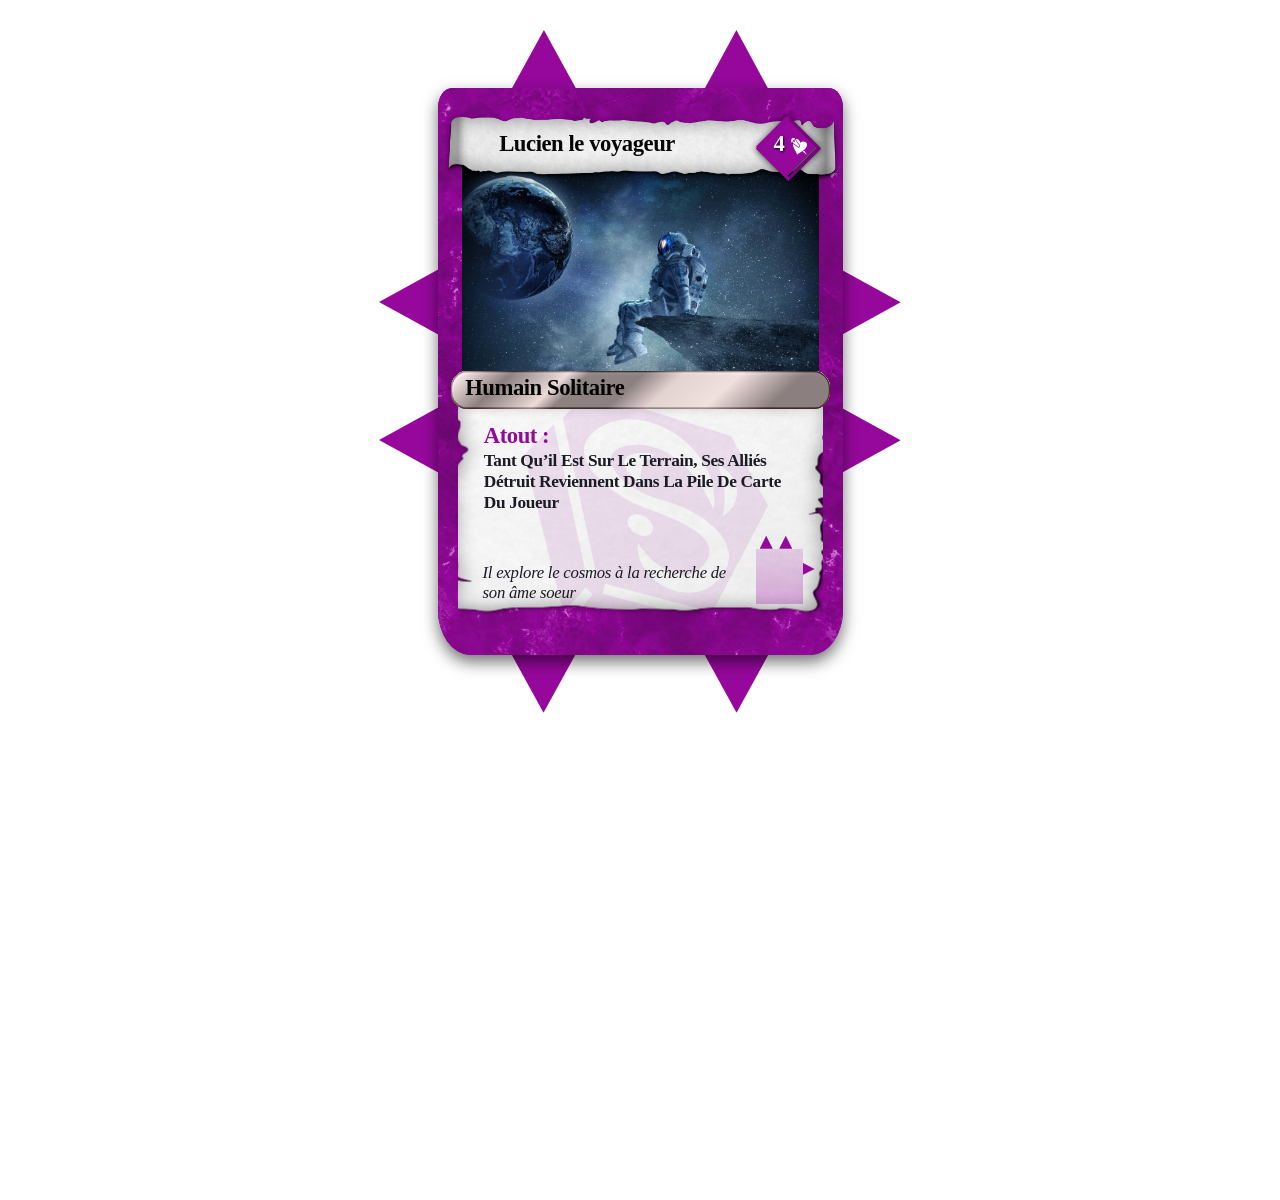
==== commit ffb3f26e: "ajout icon title" ====
--- a/index.html
+++ b/index.html
@@ -3,7 +3,8 @@
   <head>
     <meta charset="UTF-8" />
     <meta name="viewport" content="width=device-width, initial-scale=1.0" />
-    <title>Lucien le voyageur</title>
+    <title>Heart of earth</title>
+    <link rel="icon" type="image/png" href="assets/heart-of-earth-logo.png" />
     <link rel="stylesheet" href="styles.css" />
   </head>
   <body>
--- a/styles.css
+++ b/styles.css
@@ -67,6 +67,7 @@
 :root { color: #111; background: #fff; font-synthesis: none; }
 * { box-sizing: border-box; }
 html, body { width: 100%; min-height: 100%; margin: 0; }
+html { zoom: 75%; }
 body { min-width: 320px; min-height: 100dvh; overflow-x: hidden; overflow-y: auto; background: #fff; }
 button { -webkit-tap-highlight-color: transparent; }
 .card-stage {
@@ -341,6 +342,14 @@
   width: 100%;
   font-style: normal;
 }
+.project-dialog__swot-gallery--single {
+  grid-template-columns: minmax(0, 1fr);
+}
+.project-dialog__swot-gallery--single img {
+  height: auto;
+  max-height: min(52vw, 460px);
+  object-fit: contain;
+}
 .project-dialog__swot-gallery figure {
   min-width: 0;
   margin: 0;
